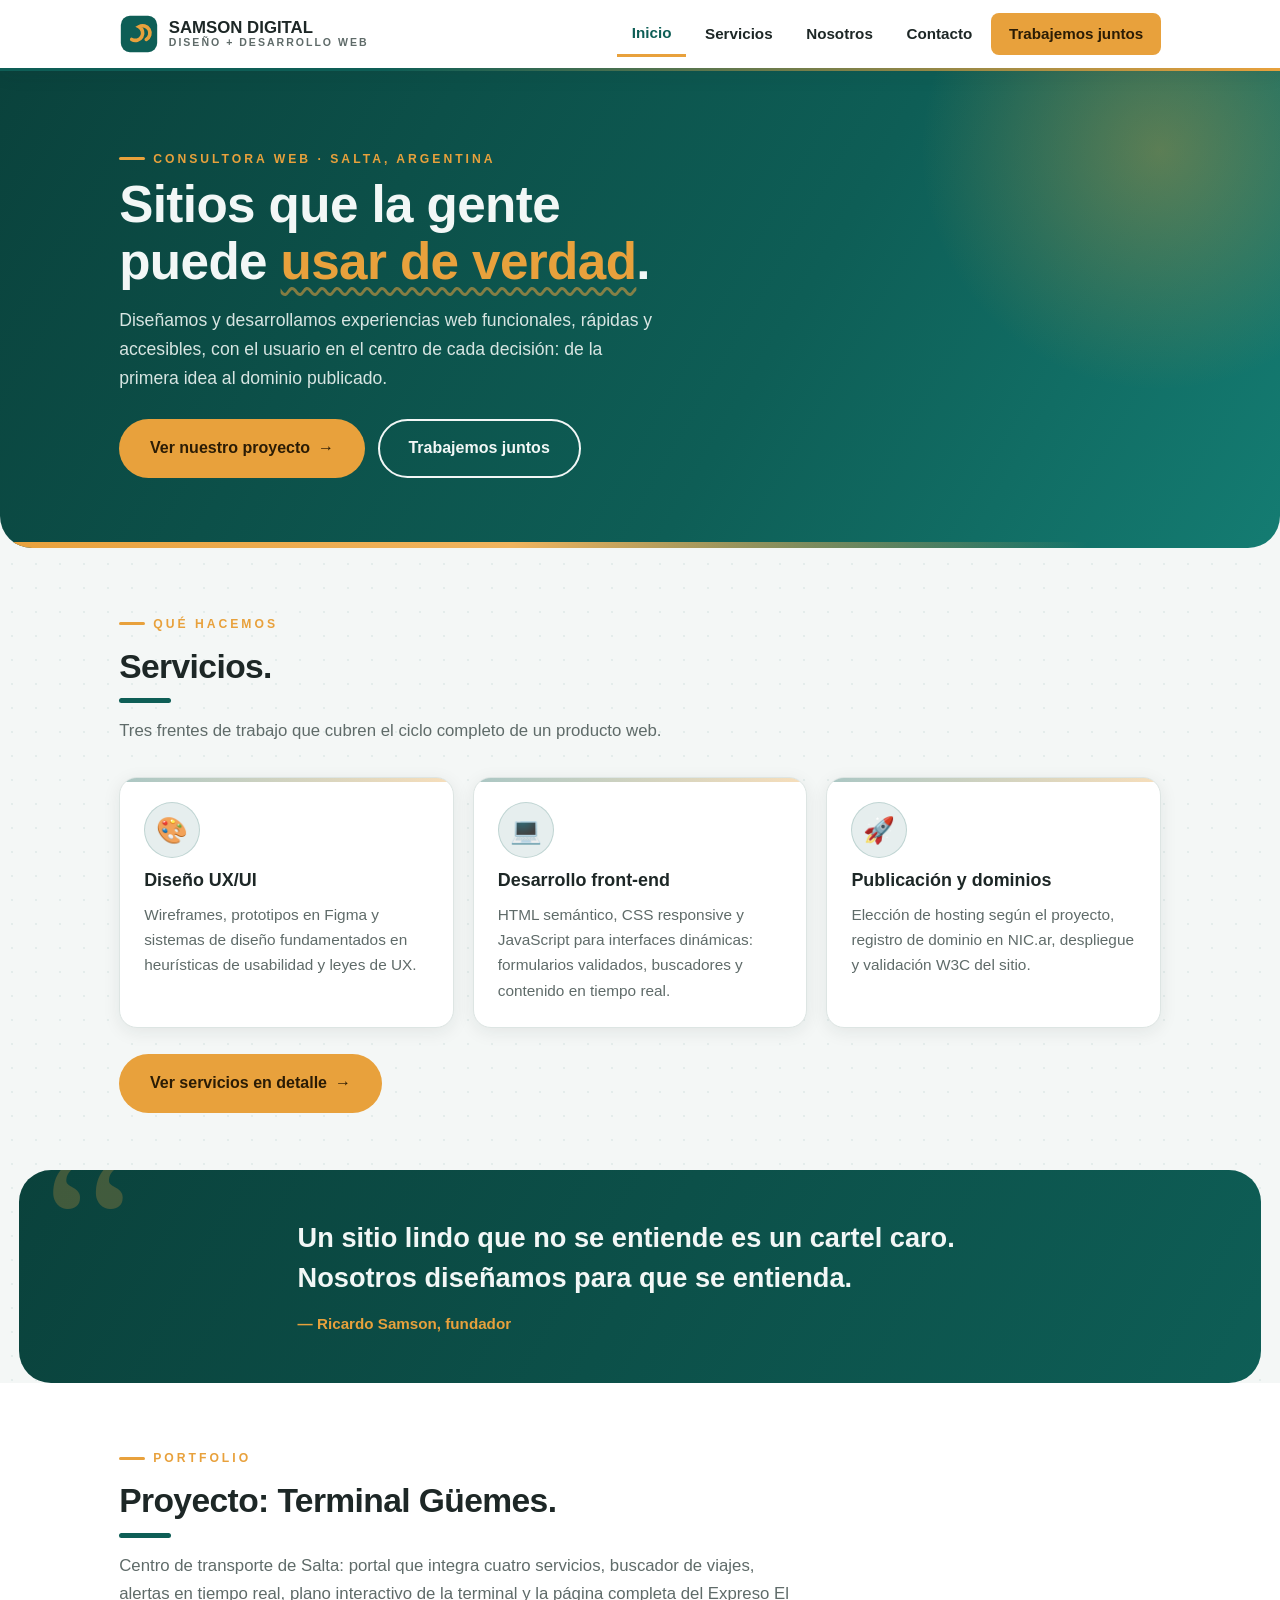
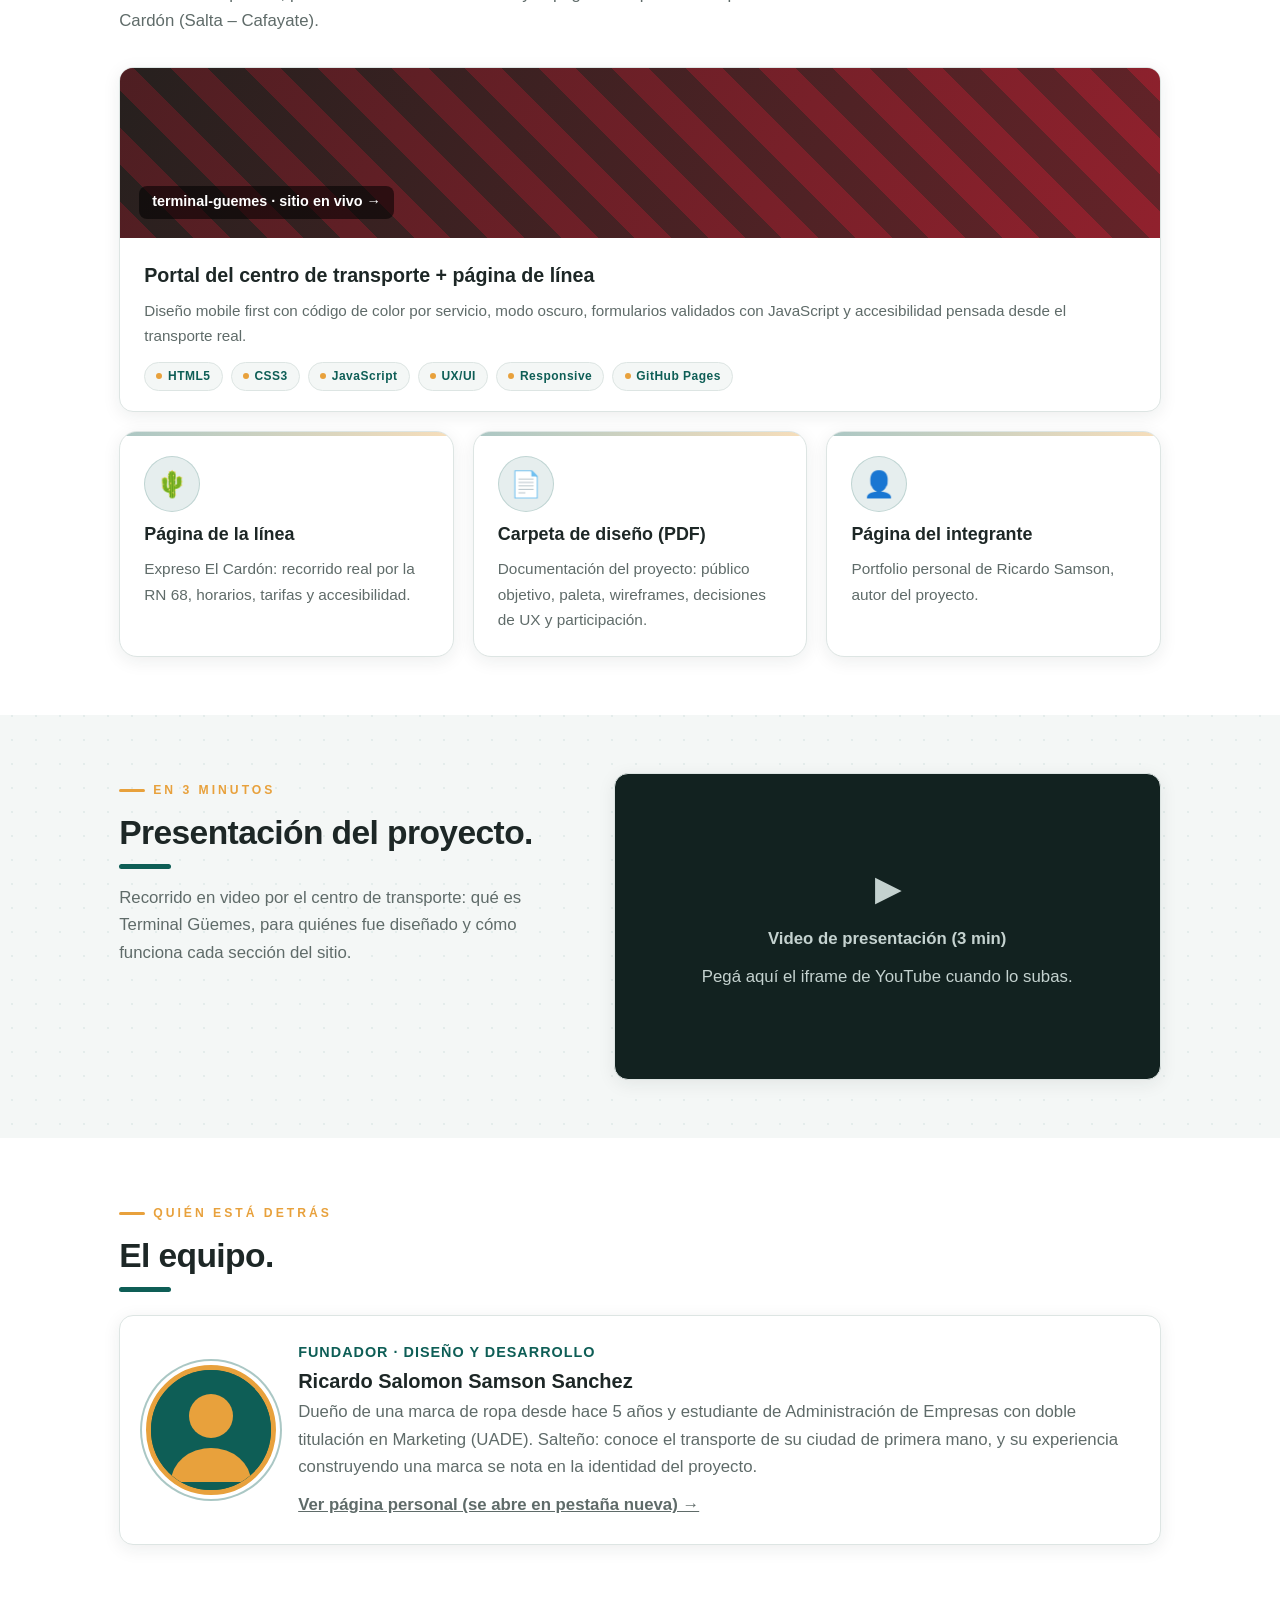
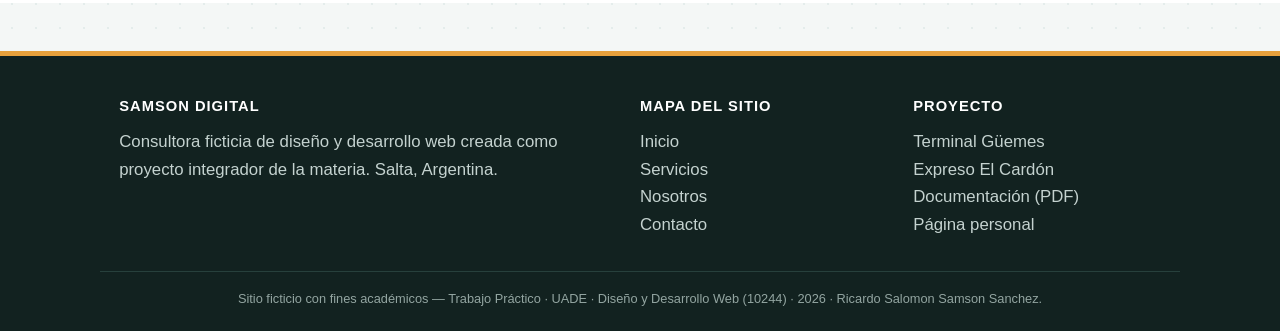
==== index.html @ 4252f114 "Add files via upload" ====
<!DOCTYPE html>
<html lang="es">
<head>
  <meta charset="UTF-8">
  <meta name="viewport" content="width=device-width, initial-scale=1.0">
  <meta name="description" content="Samson Digital: consultora de diseño y desarrollo web. Sitios funcionales, accesibles y centrados en la experiencia de usuario. Proyecto destacado: Terminal Güemes.">
  <title>Samson Digital — Diseño y Desarrollo Web · Salta</title>
  <link rel="stylesheet" href="css/consultora.css">
</head>
<body>

  <!-- ============ ENCABEZADO ============ -->
  <header class="encabezado">
    <div class="encabezado-interno">
      <a href="index.html" class="logo" aria-label="Samson Digital, ir al inicio">
        <svg class="logo-icono" viewBox="0 0 44 44" role="img" aria-hidden="true">
          <rect x="2" y="2" width="40" height="40" rx="10" fill="#0e5e56"/>
          <path d="M14 28 a8 8 0 1 0 8 -14 a8 8 0 1 1 8 14" fill="none" stroke="#e8a13c" stroke-width="4" stroke-linecap="round"/>
        </svg>
        <span class="logo-texto">SAMSON DIGITAL<small>DISEÑO + DESARROLLO WEB</small></span>
      </a>
      <button class="boton-menu" id="botonMenu" aria-label="Abrir menú de navegación" aria-expanded="false">☰</button>
      <nav class="nav-principal" id="navPrincipal" aria-label="Navegación principal">
        <ul class="nav-lista">
          <li><a href="index.html" class="activo">Inicio</a></li>
          <li><a href="servicios.html">Servicios</a></li>
          <li><a href="nosotros.html">Nosotros</a></li>
          <li><a href="contacto.html">Contacto</a></li>
          <li><a class="nav-cta" href="contacto.html">Trabajemos juntos</a></li>
        </ul>
      </nav>
    </div>
  </header>

  <main>

    <!-- ============ HÉROE con llamado a la acción ============ -->
    <section class="heroe">
      <div class="contenedor">
        <p class="kicker">CONSULTORA WEB · SALTA, ARGENTINA</p>
        <h1>Sitios que la gente<br>puede <span class="acento-palabra">usar de verdad</span>.</h1>
        <p class="bajada">Diseñamos y desarrollamos experiencias web funcionales, rápidas y accesibles, con el usuario en el centro de cada decisión: de la primera idea al dominio publicado.</p>
        <div class="botonera">
          <a href="#proyecto" class="boton boton-primario">Ver nuestro proyecto</a>
          <a href="contacto.html" class="boton boton-secundario">Trabajemos juntos</a>
        </div>
      </div>
    </section>

    <!-- ============ SERVICIOS (resumen) ============ -->
    <section class="seccion">
      <div class="contenedor">
        <p class="kicker">QUÉ HACEMOS</p>
        <h2>Servicios.</h2>
        <p class="intro">Tres frentes de trabajo que cubren el ciclo completo de un producto web.</p>
        <div class="grilla grilla-3">
          <article class="tarjeta">
            <span class="icono">🎨</span>
            <h3>Diseño UX/UI</h3>
            <p>Wireframes, prototipos en Figma y sistemas de diseño fundamentados en heurísticas de usabilidad y leyes de UX.</p>
          </article>
          <article class="tarjeta">
            <span class="icono">💻</span>
            <h3>Desarrollo front-end</h3>
            <p>HTML semántico, CSS responsive y JavaScript para interfaces dinámicas: formularios validados, buscadores y contenido en tiempo real.</p>
          </article>
          <article class="tarjeta">
            <span class="icono">🚀</span>
            <h3>Publicación y dominios</h3>
            <p>Elección de hosting según el proyecto, registro de dominio en NIC.ar, despliegue y validación W3C del sitio.</p>
          </article>
        </div>
        <p style="margin-top:1.6rem;"><a class="boton boton-primario" href="servicios.html">Ver servicios en detalle</a></p>
      </div>
    </section>

    <!-- ============ MANIFIESTO (banda de cita) ============ -->
    <!-- blockquote semántico: la filosofía del estudio en una frase.
         La comilla gigante es un pseudo-elemento (::before), sin imágenes. -->
    <section class="banda-cita" aria-label="Filosofía del estudio">
      <blockquote>
        Un sitio lindo que no se entiende es un cartel caro.
        Nosotros diseñamos para que se entienda.
        <cite>— Ricardo Samson, fundador</cite>
      </blockquote>
    </section>

    <!-- ============ PROYECTO DESTACADO ============ -->
    <section class="seccion seccion-alterna" id="proyecto">
      <div class="contenedor">
        <p class="kicker">PORTFOLIO</p>
        <h2>Proyecto: Terminal Güemes.</h2>
        <p class="intro">Centro de transporte de Salta: portal que integra cuatro servicios, buscador de viajes, alertas en tiempo real, plano interactivo de la terminal y la página completa del Expreso El Cardón (Salta – Cafayate).</p>

        <!-- La tarjeta entera es un enlace al sitio del proyecto -->
        <a class="proyecto-destacado" href="terminal/index.html">
          <div class="proyecto-portada"><span>terminal-guemes · sitio en vivo →</span></div>
          <div class="proyecto-cuerpo">
            <h3>Portal del centro de transporte + página de línea</h3>
            <p>Diseño mobile first con código de color por servicio, modo oscuro, formularios validados con JavaScript y accesibilidad pensada desde el transporte real.</p>
            <div class="etiquetas">
              <span>HTML5</span><span>CSS3</span><span>JavaScript</span><span>UX/UI</span><span>Responsive</span><span>GitHub Pages</span>
            </div>
          </div>
        </a>

        <!-- Enlaces exigidos por la consigna: documentación y página de línea -->
        <div class="grilla grilla-3" style="margin-top:1.2rem;">
          <a class="tarjeta" href="terminal/linea-cardon/index.html" style="text-decoration:none;">
            <span class="icono">🌵</span><h3>Página de la línea</h3><p>Expreso El Cardón: recorrido real por la RN 68, horarios, tarifas y accesibilidad.</p>
          </a>
          <a class="tarjeta" href="docs/carpeta-de-diseno.pdf" style="text-decoration:none;">
            <span class="icono">📄</span><h3>Carpeta de diseño (PDF)</h3><p>Documentación del proyecto: público objetivo, paleta, wireframes, decisiones de UX y participación.</p>
          </a>
          <a class="tarjeta" href="personal/index.html" style="text-decoration:none;">
            <span class="icono">👤</span><h3>Página del integrante</h3><p>Portfolio personal de Ricardo Samson, autor del proyecto.</p>
          </a>
        </div>
      </div>
    </section>

    <!-- ============ VIDEO DE PRESENTACIÓN ============ -->
    <section class="seccion">
      <div class="contenedor dos-columnas">
        <div>
          <p class="kicker">EN 3 MINUTOS</p>
          <h2>Presentación del proyecto.</h2>
          <p class="intro">Recorrido en video por el centro de transporte: qué es Terminal Güemes, para quiénes fue diseñado y cómo funciona cada sección del sitio.</p>
        </div>
        <div class="marco-video">
          <!-- INSTRUCCIÓN: cuando grabes el video (guion en la carpeta de diseño),
               subilo a YouTube como "oculto" y reemplazá este bloque por:
               <iframe src="https://www.youtube.com/embed/TU_ID_DE_VIDEO" title="Presentación Terminal Güemes" allowfullscreen></iframe> -->
          <div class="placeholder-video">
            <strong style="font-size:2rem;">▶</strong>
            <strong>Video de presentación (3 min)</strong>
            <span>Pegá aquí el iframe de YouTube cuando lo subas.</span>
          </div>
        </div>
      </div>
    </section>

    <!-- ============ EQUIPO (mini) ============ -->
    <section class="seccion seccion-alterna">
      <div class="contenedor">
        <p class="kicker">QUIÉN ESTÁ DETRÁS</p>
        <h2>El equipo.</h2>
        <div class="ficha-persona" style="margin-top:1.4rem;">
          <div class="avatar" aria-hidden="true">
            <!-- Reemplazar por una foto real: <img src="img/ricardo.jpg" alt="Foto de Ricardo Samson"> -->
            <svg viewBox="0 0 120 120"><rect width="120" height="120" fill="#0e5e56"/><circle cx="60" cy="46" r="22" fill="#e8a13c"/><path d="M20 112 a40 34 0 0 1 80 0 Z" fill="#e8a13c"/></svg>
          </div>
          <div>
            <p class="rol">Fundador · Diseño y desarrollo</p>
            <h3>Ricardo Salomon Samson Sanchez</h3>
            <p>Dueño de una marca de ropa desde hace 5 años y estudiante de Administración de Empresas con doble titulación en Marketing (UADE). Salteño: conoce el transporte de su ciudad de primera mano, y su experiencia construyendo una marca se nota en la identidad del proyecto.</p>
            <p style="margin-top:0.6rem;"><a href="personal/index.html" target="_blank" rel="noopener"><strong>Ver página personal (se abre en pestaña nueva) →</strong></a></p>
          </div>
        </div>
      </div>
    </section>

  </main>

  <!-- ============ PIE ============ -->
  <footer class="pie">
    <div class="contenedor pie-grilla">
      <div>
        <h4>Samson Digital</h4>
        <p>Consultora ficticia de diseño y desarrollo web creada como proyecto integrador de la materia. Salta, Argentina.</p>
      </div>
      <div>
        <h4>Mapa del sitio</h4>
        <ul>
          <li><a href="index.html">Inicio</a></li>
          <li><a href="servicios.html">Servicios</a></li>
          <li><a href="nosotros.html">Nosotros</a></li>
          <li><a href="contacto.html">Contacto</a></li>
        </ul>
      </div>
      <div>
        <h4>Proyecto</h4>
        <ul>
          <li><a href="terminal/index.html">Terminal Güemes</a></li>
          <li><a href="terminal/linea-cardon/index.html">Expreso El Cardón</a></li>
          <li><a href="docs/carpeta-de-diseno.pdf">Documentación (PDF)</a></li>
          <li><a href="personal/index.html">Página personal</a></li>
        </ul>
      </div>
    </div>
    <p class="legal contenedor">Sitio ficticio con fines académicos — Trabajo Práctico · UADE · Diseño y Desarrollo Web (10244) · 2026 · Ricardo Salomon Samson Sanchez.</p>
  </footer>

  <script src="js/consultora.js"></script>
</body>
</html>
---- css/consultora.css ----
/* ============================================================
   SAMSON DIGITAL — Consultora de diseño y desarrollo web
   Hoja de estilos del sitio de la consultora (Actividad 1).
   Autor: Ricardo Salomon Samson Sanchez — UADE — DDW 2026
   ------------------------------------------------------------
   Identidad propia, distinta de la del proyecto Terminal Güemes:
   la consultora (petróleo + ámbar) es la vidriera del estudio y es
   deliberadamente la más rica en detalles visuales; la terminal es
   cálida, regional y sobria (rojo güemesiano, servicio público).
   Un proyecto real se distingue de la marca del estudio que lo hizo.
   ============================================================ */

:root {
  --petroleo: #0e5e56;        /* color primario de marca */
  --petroleo-oscuro: #0a423c;
  --ambar: #e8a13c;           /* acento / llamados a la acción */
  --tinta: #1d2726;           /* texto principal */
  --gris: #5f6b69;            /* texto secundario */
  --niebla: #f4f7f6;          /* fondo general */
  --blanco: #ffffff;
  --borde: #dde5e3;
  --fuente: "Segoe UI", Roboto, "Helvetica Neue", Arial, sans-serif;
  --radio: 14px;
  --sombra: 0 4px 18px rgba(29, 39, 38, 0.08);
  --ancho-max: 1080px;
}

* { margin: 0; padding: 0; box-sizing: border-box; }
html { scroll-behavior: smooth; }

body {
  font-family: var(--fuente);
  background-color: var(--niebla);
  /* Trama de puntos sutil, como papel de calco de diseñador:
     un gradiente radial diminuto que se repite. Firma visual del
     estudio (la terminal, en cambio, usa fondo liso: cada sitio
     tiene su carácter). */
  background-image: radial-gradient(rgba(14, 94, 86, 0.07) 1.2px, transparent 1.2px);
  background-size: 24px 24px;
  color: var(--tinta);
  line-height: 1.65;
  font-size: 1.05rem;
}

img, svg { max-width: 100%; display: block; }

/* Los enlaces heredan el color del texto (los estilos de cada
   componente deciden el suyo): evita el azul por defecto en las
   tarjetas que son enlaces completos. */
a { color: inherit; }

.contenedor { max-width: var(--ancho-max); margin: 0 auto; padding: 0 1.2rem; }

/* ---------------- Encabezado ---------------- */
.encabezado {
  position: sticky; top: 0; z-index: 50;
  background-color: var(--blanco);
  box-shadow: var(--sombra);
}
/* Filete inferior en degradé petróleo → ámbar (pseudo-elemento):
   los dos colores de la marca conviven en una sola línea. */
.encabezado::after {
  content: ""; display: block; height: 3px;
  background: linear-gradient(90deg, var(--petroleo) 30%, var(--ambar));
}
.encabezado-interno {
  display: flex; align-items: center; justify-content: space-between; gap: 1rem;
  padding: 0.7rem 1.2rem; max-width: var(--ancho-max); margin: 0 auto;
}
.logo { display: flex; align-items: center; gap: 0.6rem; text-decoration: none; color: var(--tinta); font-weight: 800; }
.logo-icono { width: 40px; height: 40px; }
.logo-texto { font-size: 1.05rem; line-height: 1.1; }
.logo-texto small { display: block; font-size: 0.66rem; font-weight: 600; color: var(--gris); letter-spacing: 2px; }

.nav-lista { display: flex; gap: 0.3rem; list-style: none; align-items: center; }
.nav-lista a {
  display: block; padding: 0.55rem 0.9rem; text-decoration: none;
  color: var(--tinta); font-weight: 600; font-size: 0.95rem; border-radius: 8px;
}
.nav-lista a:hover { background-color: var(--niebla); color: var(--petroleo); }
.nav-lista a.activo { color: var(--petroleo); border-bottom: 3px solid var(--ambar); border-radius: 8px 8px 0 0; }

.boton-menu {
  display: none; background: none; border: 2px solid var(--borde); border-radius: 8px;
  padding: 0.4rem 0.6rem; cursor: pointer; font-size: 1.25rem; color: var(--tinta);
}

/* ---------------- Héroe ---------------- */
.heroe {
  background: linear-gradient(120deg, var(--petroleo-oscuro), var(--petroleo) 60%, #147c72);
  color: #f2f7f6; padding: 4.4rem 0;
  border-radius: 0 0 32px 32px; /* base redondeada: suaviza el bloque institucional */
  position: relative;
  overflow: hidden; /* recorta el resplandor decorativo */
}
/* Resplandor ámbar en la esquina: un gradiente radial gigante y
   suave que da profundidad al héroe sin usar ninguna imagen. */
.heroe::before {
  content: ""; position: absolute; top: -180px; right: -140px;
  width: 520px; height: 520px; border-radius: 50%;
  background: radial-gradient(circle, rgba(232, 161, 60, 0.35), transparent 65%);
}
.heroe .contenedor { position: relative; } /* el texto queda sobre el resplandor */

/* Palabra acentuada del titular: color ámbar + subrayado ondulado
   (text-decoration-style: wavy), el trazo "a mano" del estudio. */
.acento-palabra {
  color: var(--ambar);
  text-decoration: underline wavy rgba(232, 161, 60, 0.55);
  text-decoration-thickness: 3px;
  text-underline-offset: 8px;
}

/* Tipografía del estudio: titulares apenas más compactos
   (letter-spacing negativo), gesto editorial que diferencia a la
   consultora de la terminal. */
.heroe h1, .seccion h2 { letter-spacing: -0.6px; }
/* Hilo ámbar al pie del héroe: firma sutil del estudio */
.heroe::after {
  content: ""; position: absolute; left: 0; right: 0; bottom: 0; height: 6px;
  border-radius: 0 0 32px 32px;
  background: linear-gradient(90deg, var(--ambar), #f0b45e 40%, transparent 85%);
}

/* Kicker con guion de marca adelante (::before) */
.kicker {
  text-transform: uppercase; letter-spacing: 3px; font-size: 0.76rem; font-weight: 700; color: var(--ambar);
  display: inline-flex; align-items: center; gap: 0.5rem;
}
.kicker::before { content: ""; width: 26px; height: 3px; border-radius: 2px; background-color: currentColor; }
.heroe h1 { font-size: clamp(2rem, 5vw, 3.2rem); line-height: 1.12; margin: 0.4rem 0 1rem; }
.heroe .bajada { max-width: 34rem; font-size: 1.1rem; color: #d7e5e2; margin-bottom: 1.6rem; }

.botonera { display: flex; flex-wrap: wrap; gap: 0.8rem; }

/* Botones píldora (border-radius 999px) con microinteracción:
   se elevan al pasar el mouse (transform) y la flecha del primario,
   dibujada con ::after, se desplaza (transition). */
.boton {
  display: inline-flex; align-items: center; gap: 0.5rem;
  padding: 0.9rem 1.8rem; border-radius: 999px; text-decoration: none;
  font-weight: 700; font-size: 1rem; border: 2px solid transparent; cursor: pointer; font-family: var(--fuente);
  transition: transform 0.18s ease, box-shadow 0.18s ease, background-color 0.18s ease;
}
.boton:hover { transform: translateY(-3px); }
.boton:active { transform: translateY(-1px); }
.boton-primario { background-color: var(--ambar); color: #2b1c05; }
.boton-primario::after { content: "→"; transition: transform 0.18s ease; }
.boton-primario:hover { background-color: #f0b45e; box-shadow: 0 10px 22px rgba(232, 161, 60, 0.4); }
.boton-primario:hover::after { transform: translateX(4px); }
.boton-secundario { border-color: #f2f7f6; color: #f2f7f6; background: transparent; }
.boton-secundario:hover { background-color: rgba(255,255,255,0.12); box-shadow: 0 10px 22px rgba(0,0,0,0.2); }

/* CTA en la barra de navegación: la acción comercial más importante
   ("Trabajemos juntos") acompaña al usuario en todo el sitio. */
.nav-cta {
  background-color: var(--ambar); color: #2b1c05 !important;
  border-radius: 999px; padding: 0.5rem 1.1rem !important; font-weight: 700;
  transition: transform 0.15s ease, background-color 0.15s ease;
}
.nav-cta:hover { background-color: #f0b45e !important; transform: translateY(-2px); }

/* Detalles de marca */
::selection { background-color: var(--petroleo); color: #fff; }
a:focus-visible, button:focus-visible { outline: 3px solid var(--petroleo); outline-offset: 2px; border-radius: 8px; }

/* ---------------- Secciones ---------------- */
.seccion { padding: 3.6rem 0; }
.seccion-alterna { background-color: var(--blanco); }
/* Título con acento: barrita redondeada en petróleo bajo cada h2 */
.seccion h2 { font-size: clamp(1.5rem, 3.2vw, 2.1rem); margin: 0.3rem 0 0.9rem; position: relative; padding-bottom: 0.55rem; }
.seccion h2::after { content: ""; position: absolute; left: 0; bottom: 0; width: 52px; height: 5px; border-radius: 3px; background-color: var(--petroleo); }
.seccion .intro { color: var(--gris); max-width: 42rem; margin-bottom: 2rem; }

.grilla { display: grid; grid-template-columns: 1fr; gap: 1.2rem; }

.tarjeta {
  background-color: var(--blanco); border: 1px solid var(--borde);
  border-radius: 18px; padding: 1.5rem; box-shadow: var(--sombra);
  transition: transform 0.15s ease, box-shadow 0.15s ease;
  position: relative; overflow: hidden;
}
/* Hilo superior en degradé que "se enciende" al pasar el mouse */
.tarjeta::before {
  content: ""; position: absolute; top: 0; left: 0; right: 0; height: 4px;
  background: linear-gradient(90deg, var(--petroleo), var(--ambar));
  opacity: 0.35; transition: opacity 0.2s ease;
}
.tarjeta:hover { transform: translateY(-4px); box-shadow: 0 14px 28px rgba(29, 39, 38, 0.14); }
.tarjeta:hover::before { opacity: 1; }

/* Icono dentro de una moneda suave: círculo con tinte de marca */
.tarjeta .icono {
  font-size: 1.6rem; display: inline-flex; align-items: center; justify-content: center;
  width: 56px; height: 56px; border-radius: 50%;
  background-color: rgba(14, 94, 86, 0.1); border: 1px solid rgba(14, 94, 86, 0.18);
}
.tarjeta h3 { margin: 0.5rem 0 0.4rem; font-size: 1.12rem; }
.tarjeta p { color: var(--gris); font-size: 0.96rem; }

/* Tarjeta de proyecto destacado (enlaza a la Terminal Güemes) */
.proyecto-destacado {
  display: grid; gap: 0; overflow: hidden; text-decoration: none; color: inherit;
  background-color: var(--blanco); border: 1px solid var(--borde);
  border-radius: var(--radio); box-shadow: var(--sombra); transition: transform 0.15s ease;
}
.proyecto-destacado:hover { transform: translateY(-4px); box-shadow: 0 16px 32px rgba(29, 39, 38, 0.18); }
.proyecto-destacado .proyecto-portada { transition: filter 0.2s ease; }
.proyecto-destacado:hover .proyecto-portada { filter: brightness(1.12); } /* la portada "se enciende" al pasar */
.proyecto-portada {
  background:
    linear-gradient(115deg, rgba(38,32,30,0.55), rgba(163,38,51,0.5)),
    repeating-linear-gradient(45deg, #7e1c27 0 26px, #26201e 26px 52px);
  min-height: 170px; display: flex; align-items: flex-end; padding: 1.2rem;
}
.proyecto-portada span {
  background-color: rgba(0,0,0,0.55); color: #fff; padding: 0.3rem 0.8rem;
  border-radius: 8px; font-weight: 700; font-size: 0.9rem;
}
.proyecto-cuerpo { padding: 1.3rem 1.5rem; }
.proyecto-cuerpo h3 { margin-bottom: 0.4rem; }
.proyecto-cuerpo p { color: var(--gris); font-size: 0.95rem; }
.etiquetas { display: flex; flex-wrap: wrap; gap: 0.5rem; margin-top: 0.9rem; }
.etiquetas span {
  font-size: 0.75rem; font-weight: 700; letter-spacing: 0.5px;
  background-color: var(--niebla); border: 1px solid var(--borde);
  padding: 0.2rem 0.7rem; border-radius: 999px; color: var(--petroleo);
  display: inline-flex; align-items: center; gap: 0.35rem;
}
/* Puntito ámbar delante de cada etiqueta: chip de tecnología */
.etiquetas span::before {
  content: ""; width: 6px; height: 6px; border-radius: 50%;
  background-color: var(--ambar);
}

/* Ficha de la persona (Nosotros) */
.ficha-persona {
  display: grid; gap: 1.4rem; align-items: center;
  background-color: var(--blanco); border: 1px solid var(--borde);
  border-radius: var(--radio); padding: 1.6rem; box-shadow: var(--sombra);
}
.avatar {
  width: 130px; height: 130px; border-radius: 50%;
  border: 5px solid var(--ambar); overflow: hidden; background-color: var(--petroleo);
  /* Doble anillo con box-shadow: marco de retrato profesional */
  box-shadow: 0 0 0 4px var(--blanco), 0 0 0 6px rgba(14, 94, 86, 0.35);
  transition: transform 0.2s ease;
}
.ficha-persona:hover .avatar { transform: scale(1.05) rotate(-2deg); } /* guiño humano al pasar */

/* ---------------- Banda de cita (manifiesto del estudio) ---------------- */
.banda-cita {
  background: linear-gradient(120deg, var(--petroleo-oscuro), var(--petroleo));
  color: #f2f7f6; padding: 3rem 0; border-radius: 32px;
  margin: 0 1.2rem; position: relative; overflow: hidden;
}
.banda-cita::before {
  content: "\201C"; /* comilla tipográfica gigante como marca de agua */
  position: absolute; top: -50px; left: 24px; font-size: 13rem;
  color: rgba(232, 161, 60, 0.25); font-family: Georgia, serif; line-height: 1;
}
.banda-cita blockquote {
  max-width: 46rem; margin: 0 auto; padding: 0 1.6rem;
  font-size: clamp(1.25rem, 2.6vw, 1.7rem); font-weight: 700; line-height: 1.45;
  border: none; position: relative;
}
.banda-cita cite {
  display: block; margin-top: 1rem; font-style: normal; font-weight: 600;
  font-size: 0.95rem; color: var(--ambar);
}
.ficha-persona h3 { font-size: 1.25rem; }
.ficha-persona .rol { color: var(--petroleo); font-weight: 700; font-size: 0.9rem; text-transform: uppercase; letter-spacing: 1px; }
.ficha-persona p { color: var(--gris); }

/* Lista de valores / misión / visión */
.lista-valores { list-style: none; display: grid; gap: 1rem; }
.lista-valores li { background-color: var(--blanco); border-left: 5px solid var(--ambar); border-radius: 10px; padding: 1rem 1.2rem; box-shadow: var(--sombra); }
.lista-valores strong { color: var(--petroleo); }

/* ---------------- Formulario ---------------- */
.panel { background-color: var(--blanco); border: 1px solid var(--borde); border-radius: var(--radio); padding: 1.6rem; box-shadow: var(--sombra); }
.formulario { display: grid; gap: 1rem; }
label { font-weight: 700; font-size: 0.9rem; display: block; margin-bottom: 0.3rem; }
input, textarea, select {
  width: 100%; padding: 0.8rem; border: 2px solid var(--borde); border-radius: 10px;
  font-family: var(--fuente); font-size: 1rem; background-color: var(--niebla); color: var(--tinta);
}
input:focus, textarea:focus, select:focus { outline: 3px solid rgba(14, 94, 86, 0.3); border-color: var(--petroleo); }
.error-campo { color: #b3282d; font-size: 0.85rem; font-weight: 700; margin-top: 0.25rem; display: none; }
.campo-invalido { border-color: #b3282d !important; }
.mensaje-exito { display: none; background-color: var(--petroleo); color: #fff; padding: 1rem 1.2rem; border-radius: 10px; font-weight: 700; }

.datos-contacto { list-style: none; display: grid; gap: 1rem; }
.datos-contacto li { display: flex; gap: 0.8rem; }
.datos-contacto .icono { font-size: 1.3rem; }
.datos-contacto strong { display: block; font-size: 0.78rem; text-transform: uppercase; letter-spacing: 1px; color: var(--gris); }

/* ---------------- Pie ---------------- */
.pie { background-color: #122220; color: #c4d2cf; margin-top: 3rem; border-top: 5px solid var(--ambar); padding: 2.4rem 0 1.4rem; }
.pie-grilla { display: grid; gap: 1.6rem; grid-template-columns: 1fr; }
.pie h4 { color: #fff; margin-bottom: 0.6rem; font-size: 0.92rem; letter-spacing: 1px; text-transform: uppercase; }
.pie ul { list-style: none; }
.pie a { color: #c4d2cf; text-decoration: none; }
.pie a:hover { color: #fff; text-decoration: underline; }
.pie .legal { margin-top: 2rem; padding-top: 1rem; border-top: 1px solid #27403c; font-size: 0.8rem; color: #93a5a1; text-align: center; }

/* Video embebido (presentación del proyecto) */
.marco-video { position: relative; aspect-ratio: 16 / 9; border-radius: var(--radio); overflow: hidden; border: 1px solid var(--borde); background-color: #122220; box-shadow: var(--sombra); }
.marco-video iframe { width: 100%; height: 100%; border: 0; }
.marco-video .placeholder-video {
  position: absolute; inset: 0; display: flex; flex-direction: column;
  align-items: center; justify-content: center; gap: 0.6rem; color: #c4d2cf; text-align: center; padding: 1rem;
}

/* ---------------- Responsive ---------------- */
@media (min-width: 640px) {
  .grilla-3 { grid-template-columns: repeat(3, 1fr); }
  .ficha-persona { grid-template-columns: auto 1fr; }
  .pie-grilla { grid-template-columns: 2fr 1fr 1fr; }
  .dos-columnas { display: grid; grid-template-columns: 1fr 1.2fr; gap: 2.4rem; align-items: start; }
}

@media (max-width: 760px) {
  .boton-menu { display: block; }
  .nav-principal {
    display: none; position: absolute; top: 100%; left: 0; right: 0;
    background-color: var(--blanco); border-bottom: 3px solid var(--petroleo); box-shadow: var(--sombra);
  }
  .nav-principal.abierto { display: block; }
  .nav-lista { flex-direction: column; align-items: stretch; padding: 0.6rem 1rem 1rem; }
  .nav-lista a { padding: 0.9rem; font-size: 1.05rem; }
  .nav-lista a.activo { border-bottom: none; border-left: 4px solid var(--ambar); border-radius: 8px; }
}
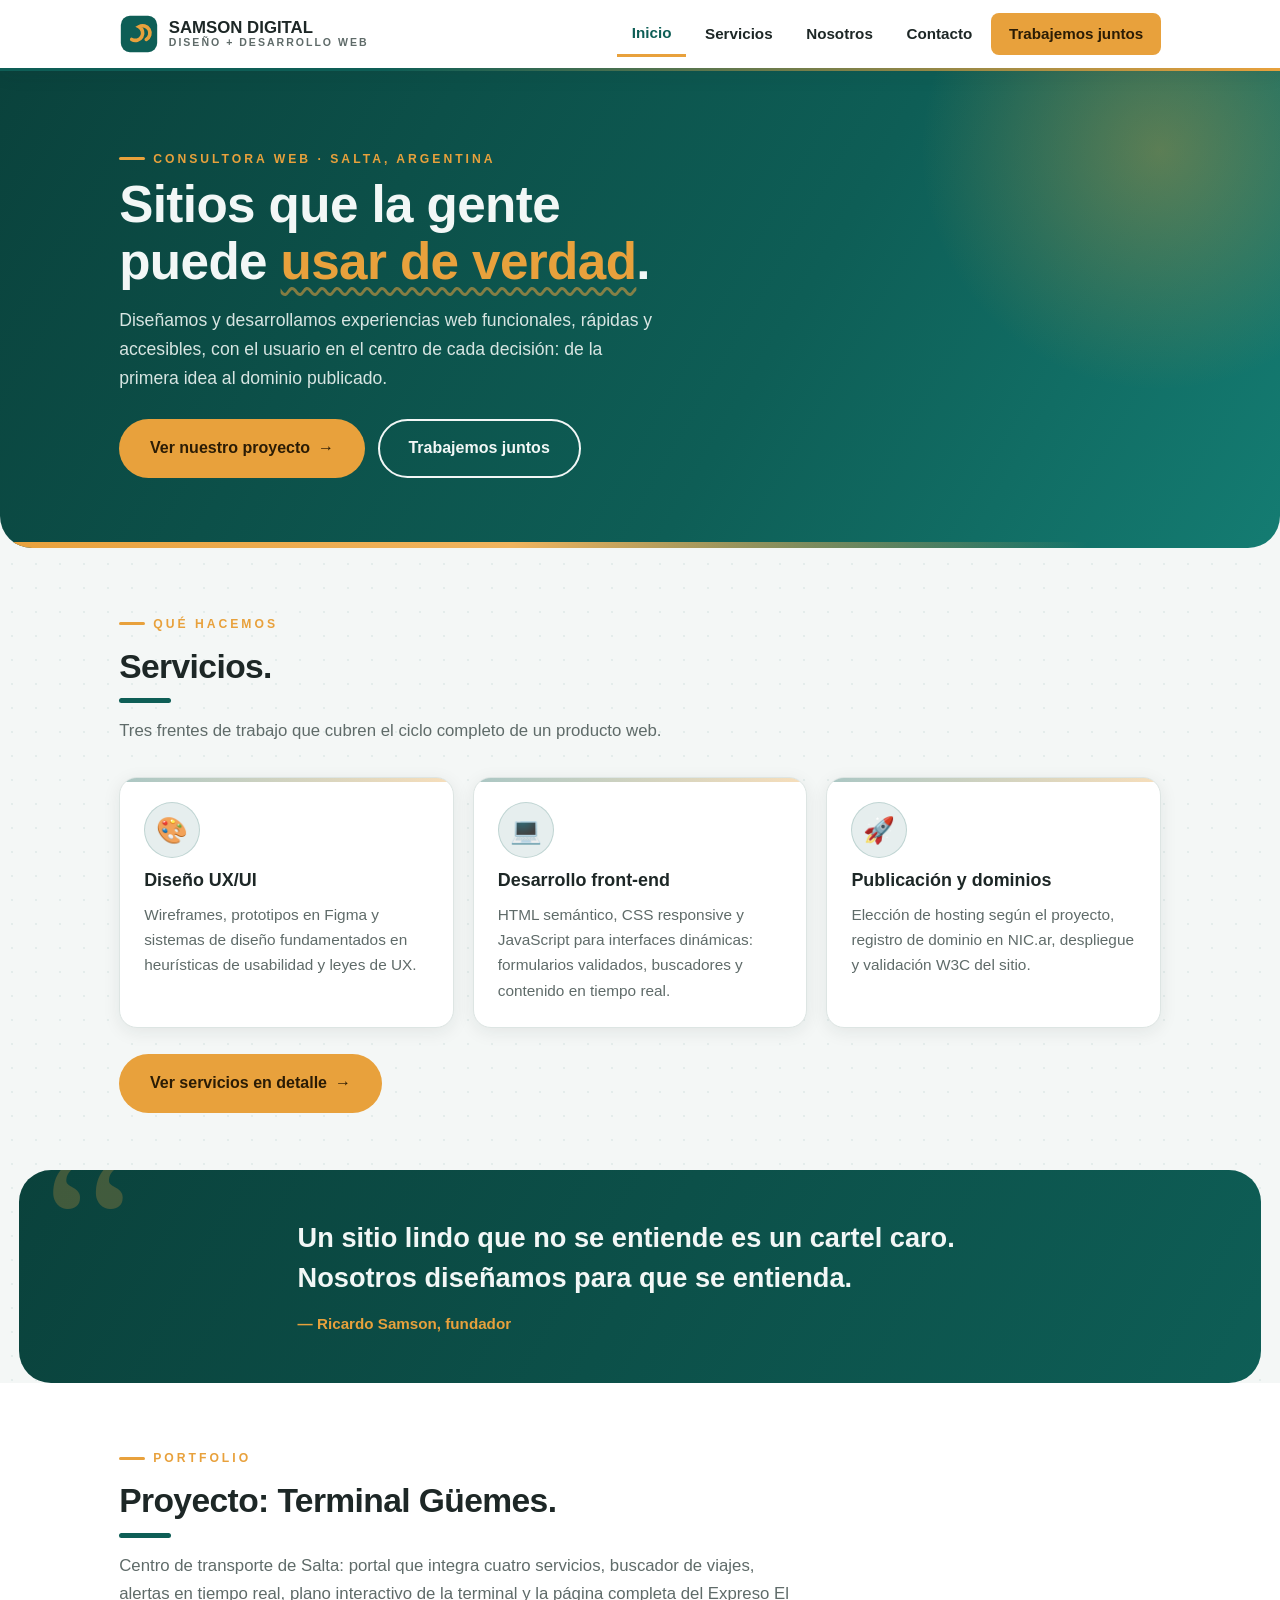
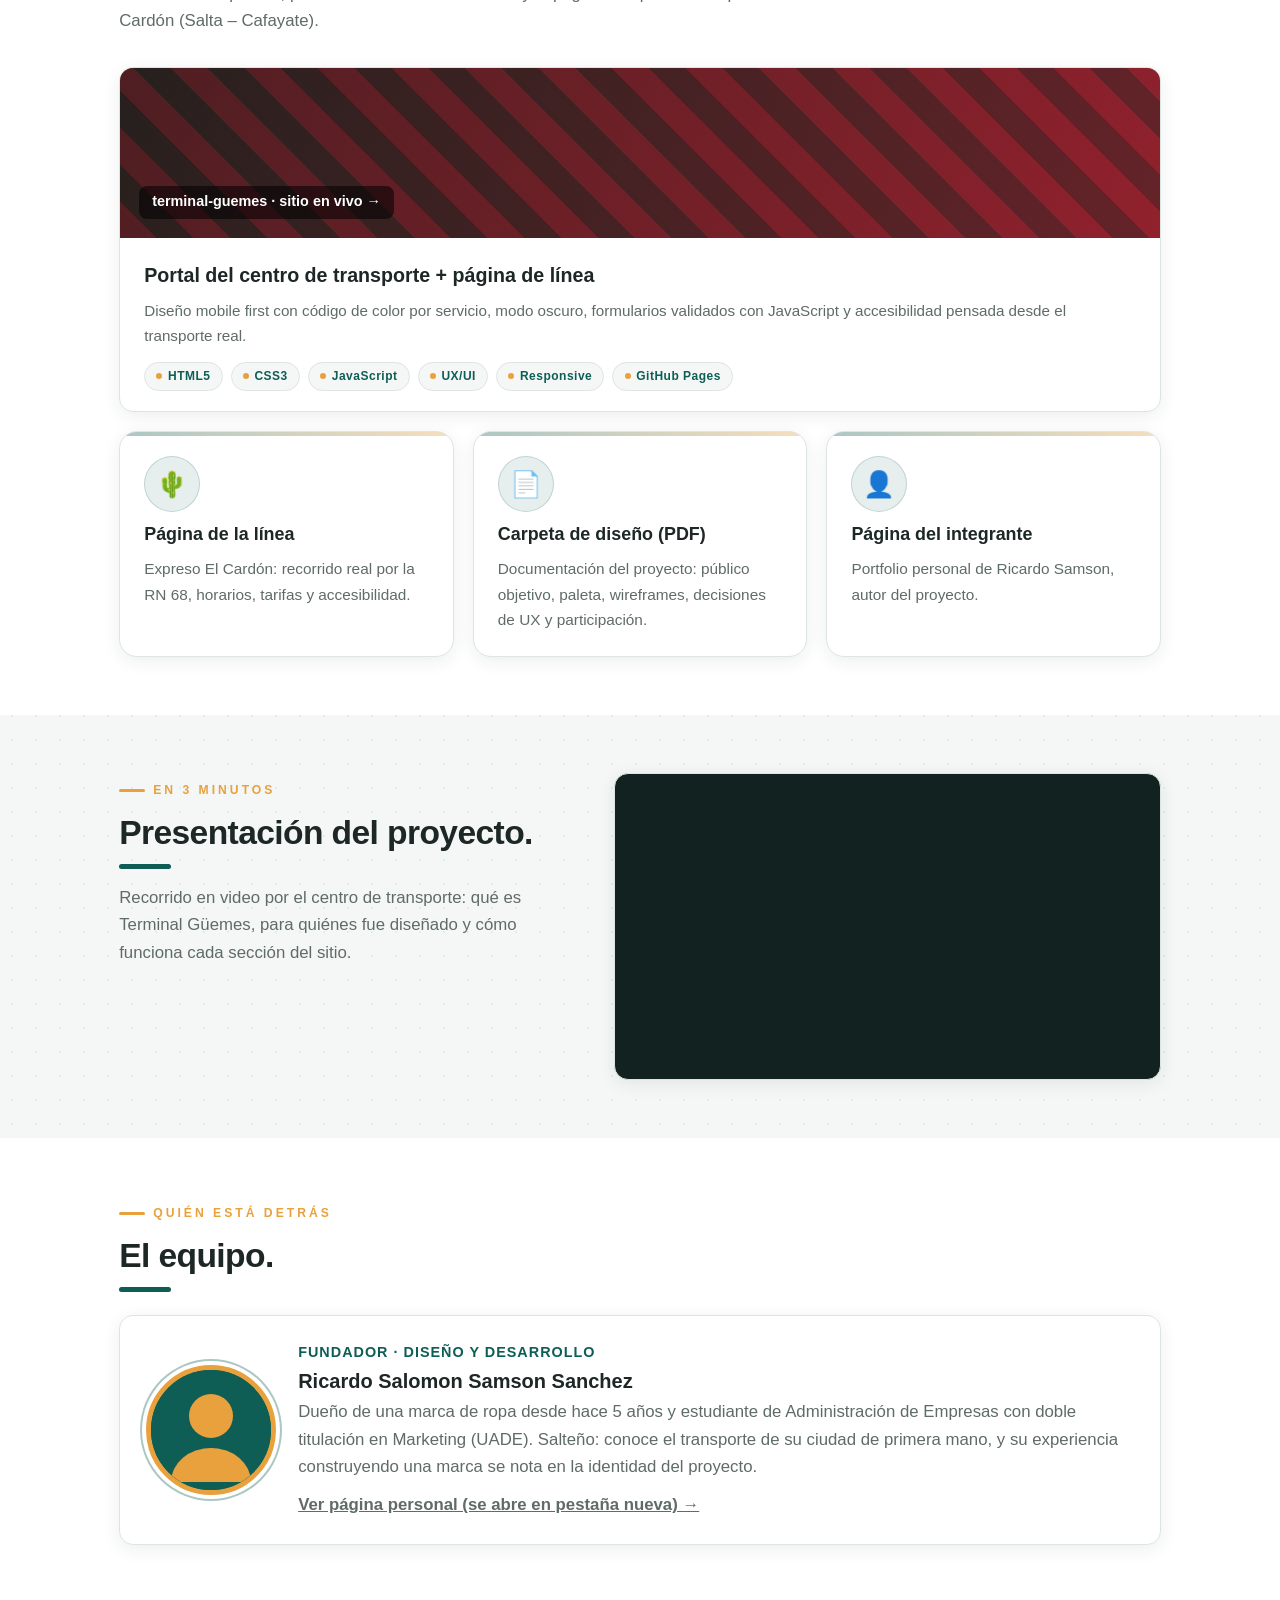
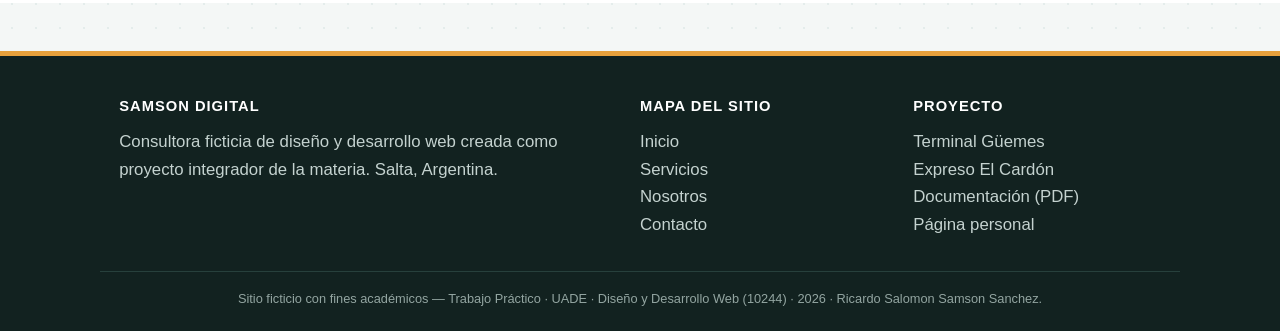
==== commit 77c02a20: "Add files via upload" ====
--- a/index.html
+++ b/index.html
@@ -128,14 +128,11 @@
           <p class="intro">Recorrido en video por el centro de transporte: qué es Terminal Güemes, para quiénes fue diseñado y cómo funciona cada sección del sitio.</p>
         </div>
         <div class="marco-video">
-          <!-- INSTRUCCIÓN: cuando grabes el video (guion en la carpeta de diseño),
-               subilo a YouTube como "oculto" y reemplazá este bloque por:
-               <iframe src="https://www.youtube.com/embed/TU_ID_DE_VIDEO" title="Presentación Terminal Güemes" allowfullscreen></iframe> -->
-          <div class="placeholder-video">
-            <strong style="font-size:2rem;">▶</strong>
-            <strong>Video de presentación (3 min)</strong>
-            <span>Pegá aquí el iframe de YouTube cuando lo subas.</span>
-          </div>
+          <!-- Video de presentación (3 min) alojado en YouTube y embebido
+               con iframe: el video pesa demasiado para el repositorio, así
+               que se sirve desde el servidor de YouTube (CDN) y la página
+               solo lo referencia. -->
+          <iframe src="https://www.youtube.com/embed/2O7PI-vLQ84?si=z8rneyZhynbOg_cl" title="Video recorrido del sitio Terminal Güemes — Diseño y Desarrollo Web UADE" allow="accelerometer; autoplay; clipboard-write; encrypted-media; gyroscope; picture-in-picture; web-share" referrerpolicy="strict-origin-when-cross-origin" allowfullscreen></iframe>
         </div>
       </div>
     </section>
